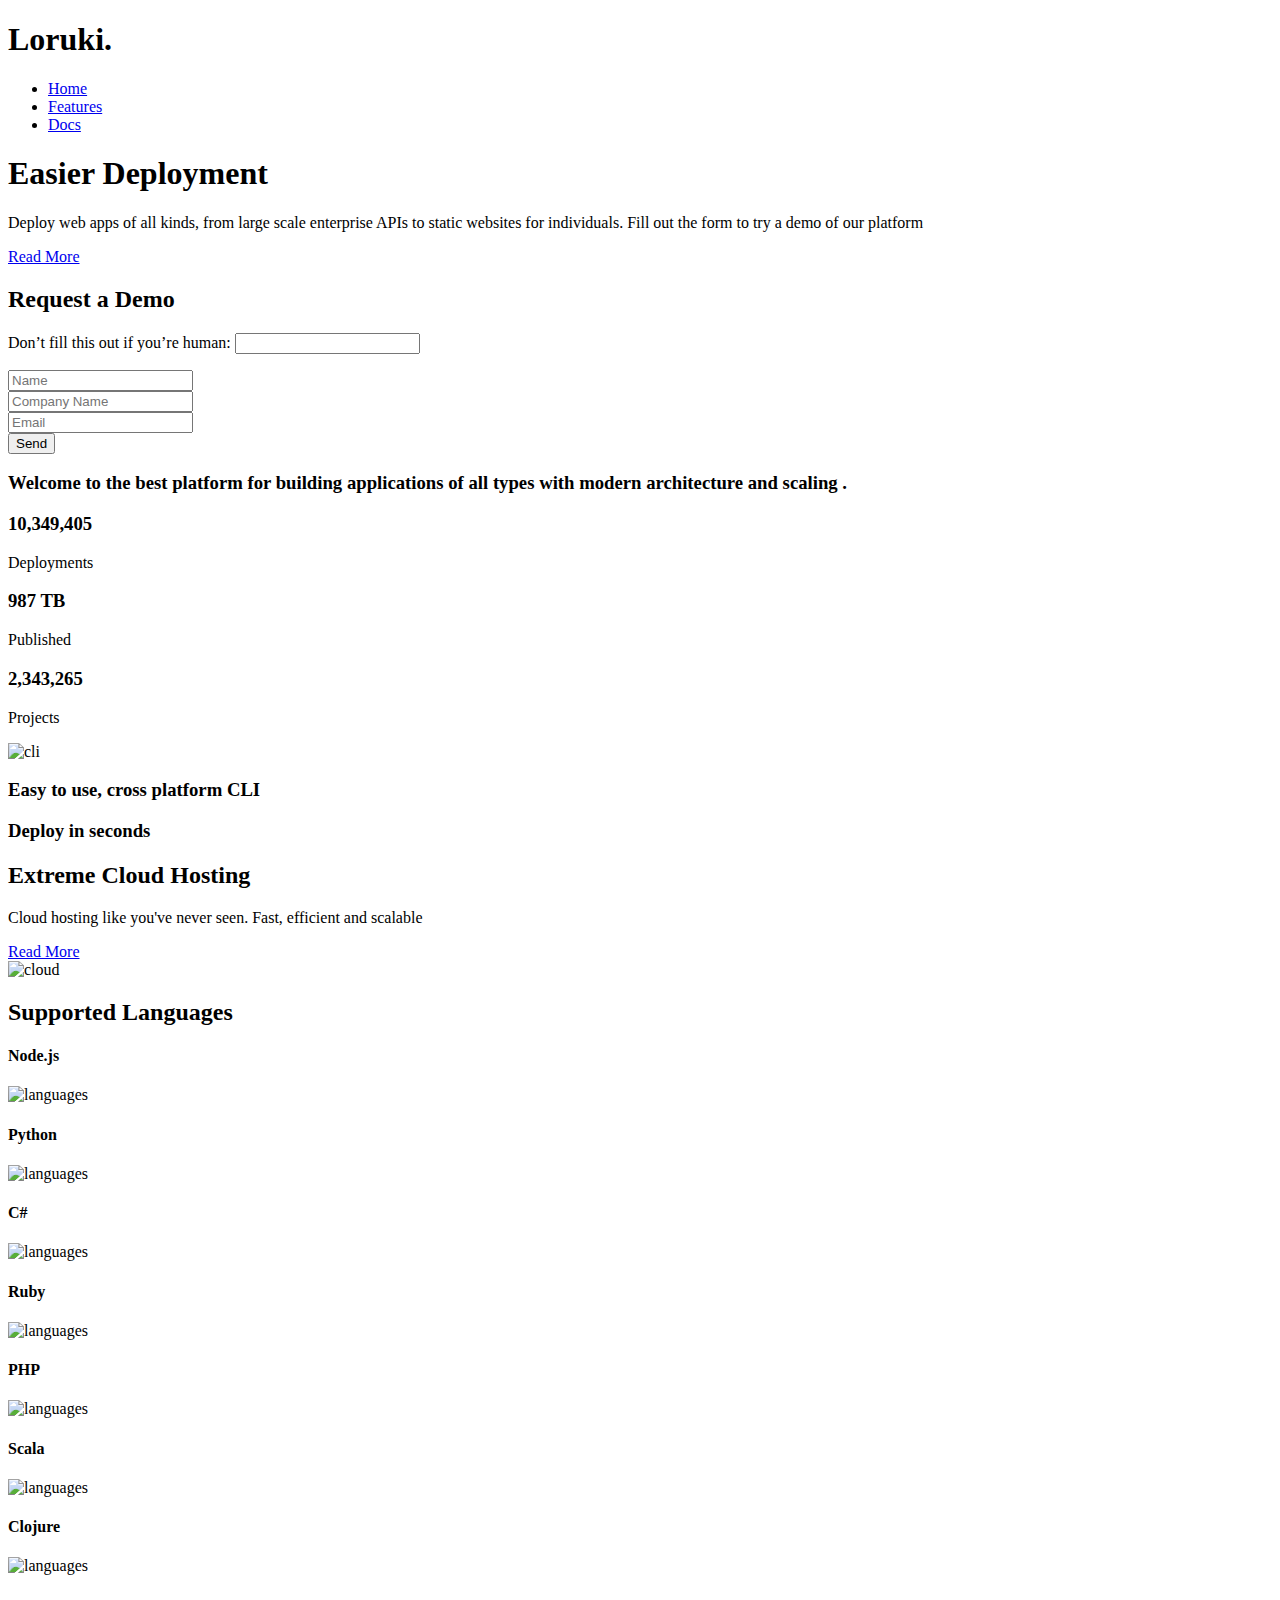
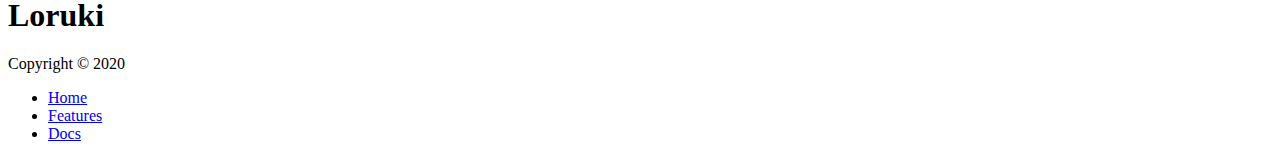
==== index.html @ eca4616d "html pages added" ====
<!DOCTYPE html>
<html lang="en">
<head>
    <meta charset="UTF-8">
    <meta name="viewport" content="width=device-width, initial-scale=1.0">
    <!-- font awesome icons -->
    <link rel="stylesheet" href="https://cdnjs.cloudflare.com/ajax/libs/font-awesome/5.15.1/css/all.min.css"
        integrity="sha512-+4zCK9k+qNFUR5X+cKL9EIR+ZOhtIloNl9GIKS57V1MyNsYpYcUrUeQc9vNfzsWfV28IaLL3i96P9sdNyeRssA=="
        crossorigin="anonymous" />
    <!-- google fonts -->
    <link rel="preconnect" href="https://fonts.gstatic.com">
    <link href="https://fonts.googleapis.com/css2?family=Padauk&display=swap" rel="stylesheet">
    <!-- utilities file -->
    <link rel="stylesheet" href="css/utilities.css">
    <!-- css file -->
    <link rel="stylesheet" href="css/style.css">
    <title>Loruki | Cloud Hosting</title>
</head>
<body>
<!-- Navbar -->
<div class="navbar">
    <div class="container flex">
        <h1 class="logo">Loruki.</h1>
        <nav>
            <ul>
                <li><a href="index.html">Home</a></li>
                <li><a href="features.html">Features</a></li>
                <li><a href="docs.html">Docs</a></li>
            </ul>
        </nav>
    </div>
</div>

<!-- Showcase -->
<section class="showcase">
    <div class="container grid">
        <div class="showcase-text">
            <h1>Easier Deployment</h1>
            <p>Deploy web apps of all kinds, from large scale enterprise APIs to static websites for individuals. Fill
                out the form to try a demo of our platform</p>
            <a href="features.html" class="btn btn-outline">Read More</a>
        </div>

        <div class="showcase-form card">
            <h2>Request a Demo</h2>
          <!-- form -->
          <!-- netlify -->
            <form name="contact" method="POST" netlify-honeypot="bot-field" data-netlify="true">
                <input type="hidden" name="form-name" value="contact">
                <p class="hidden">
                    <label>Don’t fill this out if you’re human: <input name="bot-field" /></label>
                </p>
                <div class="form-control">
                    <input type="text" name="name" placeholder="Name" required>
                </div>
                <div class="form-control">
                    <input type="text" name="company" placeholder="Company Name" required>
                </div>
                <div class="form-control">
                    <input type="email" name="email" placeholder="Email" required>
                </div>
                <input type="submit" value="Send" class="btn btn-primary">
            </form>
        </div>
    </div>
</section>

<!-- Stats -->
<section class="stats">
    <div class="container">
        <h3 class="stats-heading text-center my-1">
            Welcome to the best platform for building applications of all types with modern architecture and scaling .
        </h3>

        <div class="grid grid-3 text-center my-4">
            <div>
                <i class="fas fa-server fa-3x"></i>
                <h3>10,349,405</h3>
                <p class="text-secondary">Deployments</p>
            </div>
            <div>
                <i class="fas fa-upload fa-3x"></i>
                <h3>987 TB</h3>
                <p class="text-secondary">Published</p>
            </div>
            <div>
                <i class="fas fa-project-diagram fa-3x"></i>
                <h3>2,343,265</h3>
                <p class="text-secondary">Projects</p>
            </div>
        </div>
    </div>
</section>

<!-- Cli -->
<section class="cli">
    <div class="container grid">
        <img src="images/cli.png" alt="cli">
        <div class="card">
            <h3>Easy to use, cross platform CLI</h3>
        </div>
        <div class="card">
            <h3>Deploy in seconds</h3>
        </div>
    </div>
</section>

<!-- Cloud -->
<section class="cloud bg-primary my-2 py-2">
    <div class="container grid">
        <div class="text-center">
            <h2 class="lg">Extreme Cloud Hosting</h2>
            <p class="lead my-1">Cloud hosting like you've never seen. Fast, efficient and scalable</p>
            <a href="features.html" class="btn btn-dark">Read More</a>
        </div>
        <img src="images/cloud.png" alt="cloud">
    </div>
</section>

<!-- Languages -->
<section class="languages">
    <h2 class="md text-center my-2">
        Supported Languages
    </h2>
    <div class="container flex">
        <div class="card">
            <h4>Node.js</h4>
            <img src="images/node.png" alt="languages">
        </div>
        <div class="card">
            <h4>Python</h4>
            <img src="images/python.png" alt="languages">
        </div>
        <div class="card">
            <h4>C#</h4>
            <img src="images/csharp.png" alt="languages">
        </div>
        <div class="card">
            <h4>Ruby</h4>
            <img src="images/ruby.png" alt="languages">
        </div>
        <div class="card">
            <h4>PHP</h4>
            <img src="images/php.png" alt="languages">
        </div>
        <div class="card">
            <h4>Scala</h4>
            <img src="images/scala.png" alt="languages">
        </div>
        <div class="card">
            <h4>Clojure</h4>
            <img src="images/clojure.png" alt="languages">
        </div>
    </div>
</section>

<!-- Footer -->
<footer class="footer bg-dark py-5">
    <div class="container grid grid-3">
        <div>
            <h1>Loruki</h1>
            <p>Copyright &copy; 2020</p>
        </div>
        <nav>
            <ul>
                <li><a href="index.html">Home</a></li>
                <li><a href="features.html">Features</a></li>
                <li><a href="docs.html">Docs</a></li>
            </ul>
        </nav>
        <div class="social">
            <a href="#"><i class="fab fa-github fa-2x"></i></a>
            <a href="#"><i class="fab fa-facebook fa-2x"></i></a>
            <a href="#"><i class="fab fa-instagram fa-2x"></i></a>
            <a href="#"><i class="fab fa-twitter fa-2x"></i></a>
        </div>
    </div>
</footer>
</body>
</html>
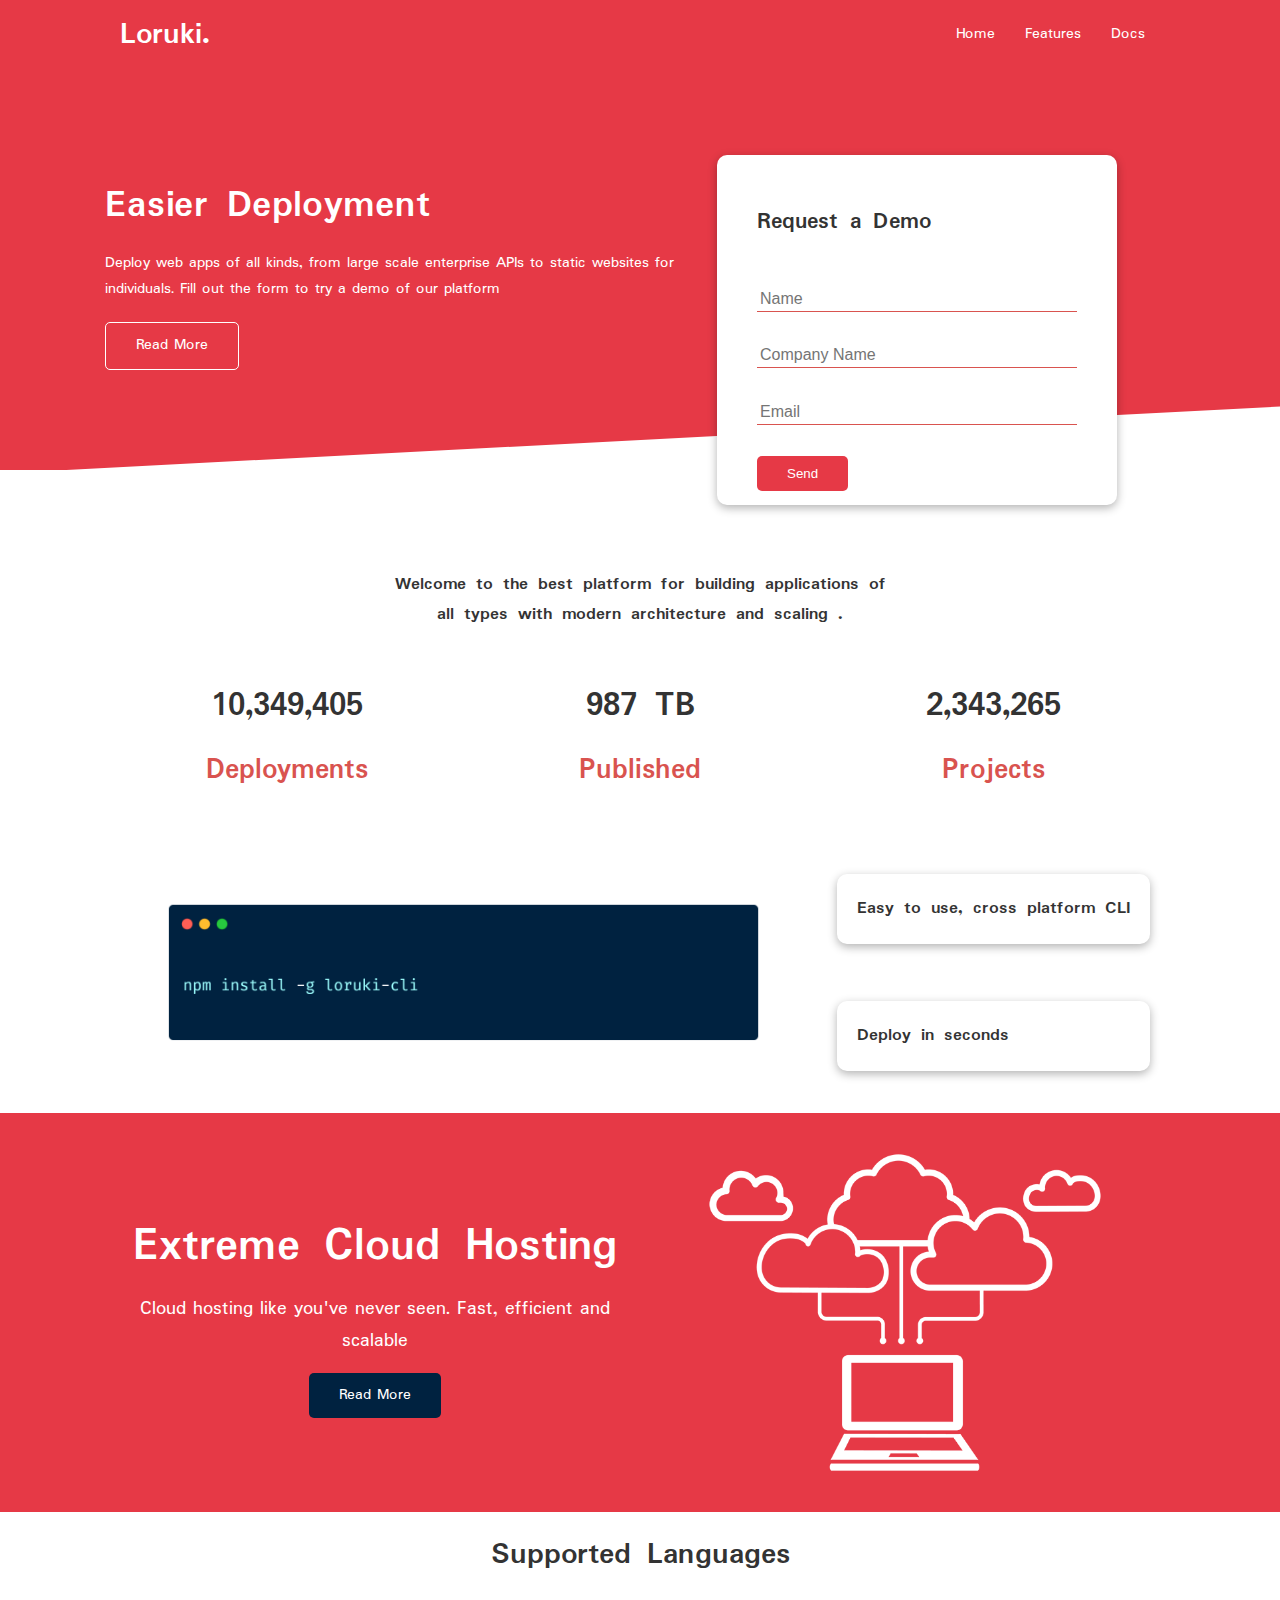
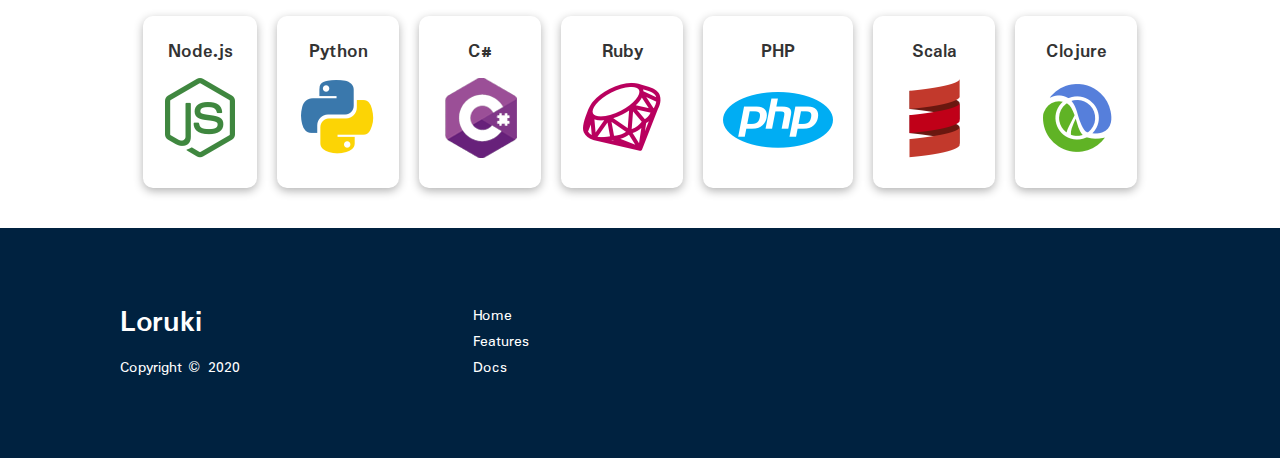
==== commit 8b67dc04: "form updated" ====
--- a/index.html
+++ b/index.html
@@ -47,9 +47,10 @@
           <!-- netlify -->
             <form name="contact" method="POST" netlify-honeypot="bot-field" data-netlify="true">
                 <input type="hidden" name="form-name" value="contact">
+            
                 <p class="hidden">
-                    <label>Don’t fill this out if you’re human: <input name="bot-field" /></label>
-                </p>
+    <label>Don’t fill this out if you’re human: <input name="bot-field" /></label>
+  </p>
                 <div class="form-control">
                     <input type="text" name="name" placeholder="Name" required>
                 </div>
@@ -177,4 +178,4 @@
     </div>
 </footer>
 </body>
-</html>+</html>
--- a/css/utilities.css
+++ b/css/utilities.css
@@ -0,0 +1,191 @@
+.container {
+  max-width: 1100px;
+  padding: 0 30px;
+  margin: 0 auto;
+  overflow: auto;
+}
+.card {
+  background: #fff;
+  color: #333;
+  border-radius: 10px;
+  box-shadow: 0 3px 10px rgba(0, 0, 0, 0.3);
+  padding: 20px;
+  margin: 10px;
+}
+.btn {
+  display: inline-block;
+  padding: 10px 30px;
+  cursor: pointer;
+  background-color: var(--primary-color);
+  color: #fff;
+  border: none;
+  border-radius: 5px;
+  transition: var(--transition);
+}
+.btn:hover {
+  transform: scale(0.9);
+}
+.btn-outline {
+  background-color: transparent;
+  border: 1px solid #fff;
+}
+/* backgrounds and coloured buttons */
+.bg-primary,
+.btn-primary {
+  background-color: var(--primary-color);
+  color: #fff;
+}
+.bg-secondary,
+.btn-secondary {
+  background-color: var(--secondary-color);
+  color: #fff;
+}
+
+.bg-dark,
+.btn-dark {
+  background-color: var(--dark-color);
+  color: #fff;
+}
+
+.bg-light,
+.btn-light {
+  background-color: var(--light-color);
+  color: #333;
+}
+.bg-primary a,
+.btn-primary a,
+.bg-secondary a,
+.btn-secondary a,
+.bg-dark a,
+.btn-dark a {
+  color: #fff;
+}
+.text-center {
+  text-align: center;
+}
+
+/* alert */
+.alert {
+  background-color: var(--light-color);
+  padding: 10px 20px;
+  font-weight: bold;
+  margin: 15px 0;
+}
+.alert i {
+  margin-right: 10px;
+}
+.alert-success {
+  background-color: var(--success-color);
+  color: #fff;
+}
+.alert-error {
+  background-color: var(--error-color);
+  color: #fff;
+}
+.text-primary {
+  color: var(--primary-color);
+}
+.hidden {
+  visibility: hidden;
+  height: 0;
+}
+
+/* textSize */
+.lead {
+  font-size: 20px;
+}
+.sm {
+  font-size: 1rem;
+}
+.md {
+  font-size: 2rem;
+}
+.lg {
+  font-size: 3rem;
+}
+.xl {
+  font-size: 4rem;
+}
+
+.flex {
+  display: flex;
+  justify-content: center;
+  align-items: center;
+  height: 100%;
+}
+.grid {
+  display: grid;
+  grid-template-columns: 1fr 1fr;
+  grid-gap: 20px;
+  justify-content: center;
+  align-items: center;
+  height: 100%;
+}
+.grid-3 {
+  grid-template-columns: repeat(3, 1fr);
+}
+
+/* Margins and Padding */
+.my-1 {
+  margin: 1rem 0;
+}
+.my-2 {
+  margin: 1.5rem 0;
+}
+.my-3 {
+  margin: 2rem 0;
+}
+.my-4 {
+  margin: 3rem 0;
+}
+.my-5 {
+  margin: 4rem 0;
+}
+
+.m-1 {
+  margin: 1rem;
+}
+.m-2 {
+  margin: 1.5rem;
+}
+.m-3 {
+  margin: 2rem;
+}
+.m-4 {
+  margin: 3rem;
+}
+.m-5 {
+  margin: 4rem;
+}
+
+.py-1 {
+  padding: 1rem 0;
+}
+.py-2 {
+  padding: 1.5rem 0;
+}
+.py-3 {
+  padding: 2rem 0;
+}
+.py-4 {
+  padding: 3rem 0;
+}
+.py-5 {
+  padding: 4rem 0;
+}
+
+.p-1 {
+  padding: 1rem;
+}
+.p-2 {
+  padding: 1.5rem;
+}
+.p-3 {
+  padding: 2rem;
+}
+.p-4 {
+  padding: 3rem;
+}
+.p-5 {
+  padding: 4rem;
+}
--- a/css/style.css
+++ b/css/style.css
@@ -0,0 +1,319 @@
+/* css variables */
+:root {
+  --primary-color: #e63946;
+  --secondary-color: #1c3fa8;
+  --dark-color: #002240;
+  --light-color: #f4f4f4;
+  --success-color: #5cb85c;
+  --error-color: #d9534f;
+  --transition: all 0.5s ease;
+}
+
+* {
+  box-sizing: border-box;
+  padding: 0;
+  margin: 0;
+}
+
+body {
+  font-family: "Padauk", sans-serif;
+  color: #333;
+  line-height: 1.6;
+}
+
+ul {
+  list-style: none;
+}
+
+a {
+  text-decoration: none;
+  color: #333;
+}
+
+h1,
+h2 {
+  line-height: 1.2;
+  margin: 0.8rem 0;
+}
+
+p {
+  margin: 0.8rem 0;
+}
+
+img {
+  width: 100%;
+}
+code,
+pre {
+  background-color: #333;
+  color: #fff;
+  padding: 10px;
+}
+
+/* navbar */
+.navbar {
+  background: var(--primary-color);
+  color: #fff;
+  height: 70px;
+}
+.navbar .flex {
+  justify-content: space-between;
+}
+.navbar ul {
+  display: flex;
+}
+.navbar a {
+  color: #fff;
+  padding: 10px;
+  margin: 0 5px;
+}
+.navbar a:hover {
+  border-bottom: 2px solid #fff;
+}
+
+/* showcase */
+.showcase {
+  height: 400px;
+  background-color: var(--primary-color);
+  color: #fff;
+  position: relative;
+}
+.showcase h1 {
+  font-size: 40px;
+}
+.showcase p {
+  margin: 20px 0;
+}
+.showcase .grid {
+  grid-template-columns: 55% 45%;
+  gap: 30px;
+  overflow: visible;
+}
+.showcase-text {
+  animation: slideinfromleft 1s ease-in;
+}
+.showcase-form {
+  position: relative;
+  top: 60px;
+  height: 350px;
+  width: 400px;
+  padding: 40px;
+  z-index: 999;
+  animation: slideinfromright 1.3s ease-in;
+}
+.showcase-form .form-control {
+  margin: 30px 0;
+}
+.showcase-form input[type="text"],
+.showcase-form input[type="email"] {
+  border: none;
+  border-bottom: 1px solid var(--error-color);
+  width: 100%;
+  padding: 3px;
+  font-size: 1rem;
+}
+.showcase-form input:focus {
+  outline: none;
+}
+.showcase::after {
+  content: "";
+  position: absolute;
+  background: #fff;
+  height: 100px;
+  bottom: -70px;
+  right: 0;
+  left: 0;
+  transform: skewY(-3deg);
+}
+/* stats */
+.stats {
+  padding-top: 100px;
+  animation: slideinfrombottom 1.5s ease-in;
+}
+.stats-heading {
+  max-width: 500px;
+  margin: auto;
+}
+.stats .grid h3 {
+  font-size: 35px;
+}
+.stats .grid p {
+  font-size: 30px;
+  font-weight: bold;
+  color: var(--error-color);
+}
+
+/* cli */
+.cli .grid {
+  grid-template-columns: repeat(3, 1fr);
+  grid-template-rows: repeat(2, 1fr);
+}
+
+.cli .grid > *:first-child {
+  grid-column: 1 / 3;
+  grid-row: 1 / 3;
+}
+
+/* languages */
+.languages .flex {
+  flex-wrap: wrap;
+}
+.languages .card {
+  text-align: center;
+  margin: 18px 10px 40px;
+  transition: transform 0.5s ease;
+}
+.languages .card h4 {
+  font-size: 20px;
+  margin-bottom: 10px;
+}
+.languages .card:hover {
+  transform: translateY(-15px);
+  cursor: pointer;
+}
+
+/* features */
+.features-head img,
+.docs-head img {
+  width: 200px;
+  justify-self: flex-end;
+}
+.features-sub-head img {
+  width: 300px;
+  justify-self: flex-end;
+}
+.features-main .card > i {
+  margin-right: 20px;
+}
+.features-main .grid {
+  padding: 30px;
+}
+.features-main .grid > *:first-child {
+  grid-column: 1 / 4;
+}
+.features-main .grid > :nth-child(2) {
+  grid-column: 1 / 3;
+}
+
+/* docs */
+.docs-main h3 {
+  margin: 20px 0;
+}
+.docs-main .grid {
+  grid-template-columns: 1fr 2fr;
+  align-items: start;
+}
+.docs-main nav li {
+  font-size: 1.2rem;
+  padding-bottom: 5px;
+  margin-bottom: 5px;
+  border-bottom: 1px solid var(--error-color);
+  transition: all 0.3s ease;
+}
+.docs-main nav li:hover {
+  font-size: 1.5rem;
+}
+
+/* footer */
+.footer .social a {
+  margin: 0 10px;
+}
+.footer .social i {
+  transition: transform 0.3s ease;
+}
+.footer .social i:hover {
+  transform: scale(1.2);
+}
+
+/* animations */
+
+@keyframes slideinfromleft {
+  0% {
+    transform: translateX(-100%);
+  }
+  100% {
+    transform: translateX(0);
+  }
+}
+@keyframes slideinfromright {
+  0% {
+    transform: translateX(100%);
+  }
+  100% {
+    transform: translateX(0);
+  }
+}
+@keyframes slideinfromtop {
+  0% {
+    transform: translateY(-100%);
+  }
+  100% {
+    transform: translateY(0);
+  }
+}
+@keyframes slideinfrombottom {
+  0% {
+    transform: translateY(100%);
+  }
+  100% {
+    transform: translateY(0);
+  }
+}
+
+/* media queries */
+@media screen and (max-width: 768px) {
+  .navbar {
+    height: 120px;
+  }
+  .navbar .flex {
+    overflow: hidden;
+    flex-direction: column;
+  }
+  .navbar ul {
+    padding-bottom: 10px;
+    padding: 8px;
+    background-color: rgba(0, 0, 0, 0.1);
+  }
+
+  .grid,
+  .showcase .grid,
+  .stats .grid,
+  .cli .grid,
+  .cloud .grid,
+  .features-main .grid,
+  .docs-main .grid {
+    grid-template-columns: 1fr;
+    grid-template-rows: 1fr;
+  }
+  .showcase {
+    height: auto;
+  }
+  .showcase-text {
+    text-align: center;
+    margin-top: 40px;
+    animation: slideinfromtop 1s ease-in;
+  }
+  .showcase-form {
+    justify-self: center;
+    margin: auto;
+    animation: slideinfrombottom 1s ease-in;
+  }
+  .cli .grid > *:first-child {
+    grid-column: 1;
+    grid-row: 1;
+  }
+  .features-head,
+  .features-sub-head,
+  .docs-head {
+    text-align: center;
+  }
+  .features-head img,
+  .features-sub-head img,
+  .docs-head img {
+    justify-self: center;
+  }
+  .features-main .grid > *:first-child,
+  .features-main .grid > *:nth-child(2) {
+    grid-column: 1;
+  }
+}
